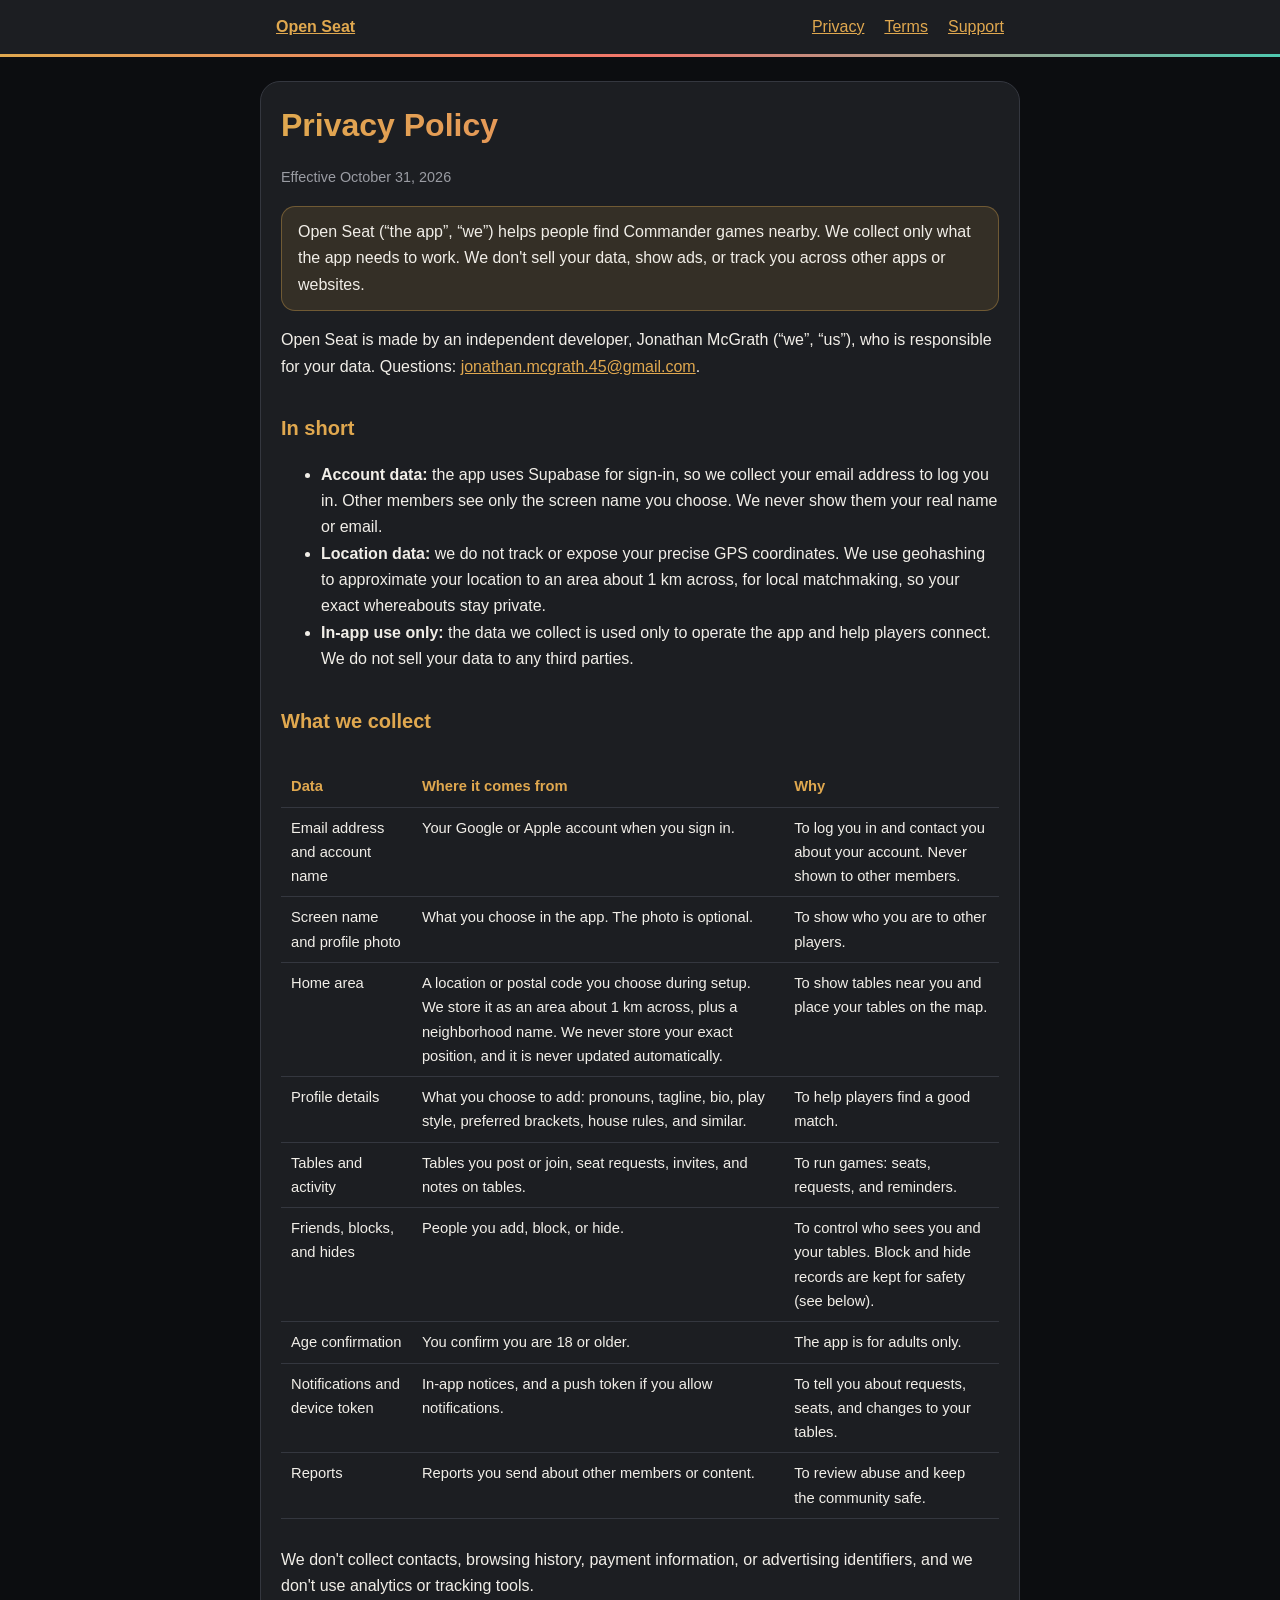
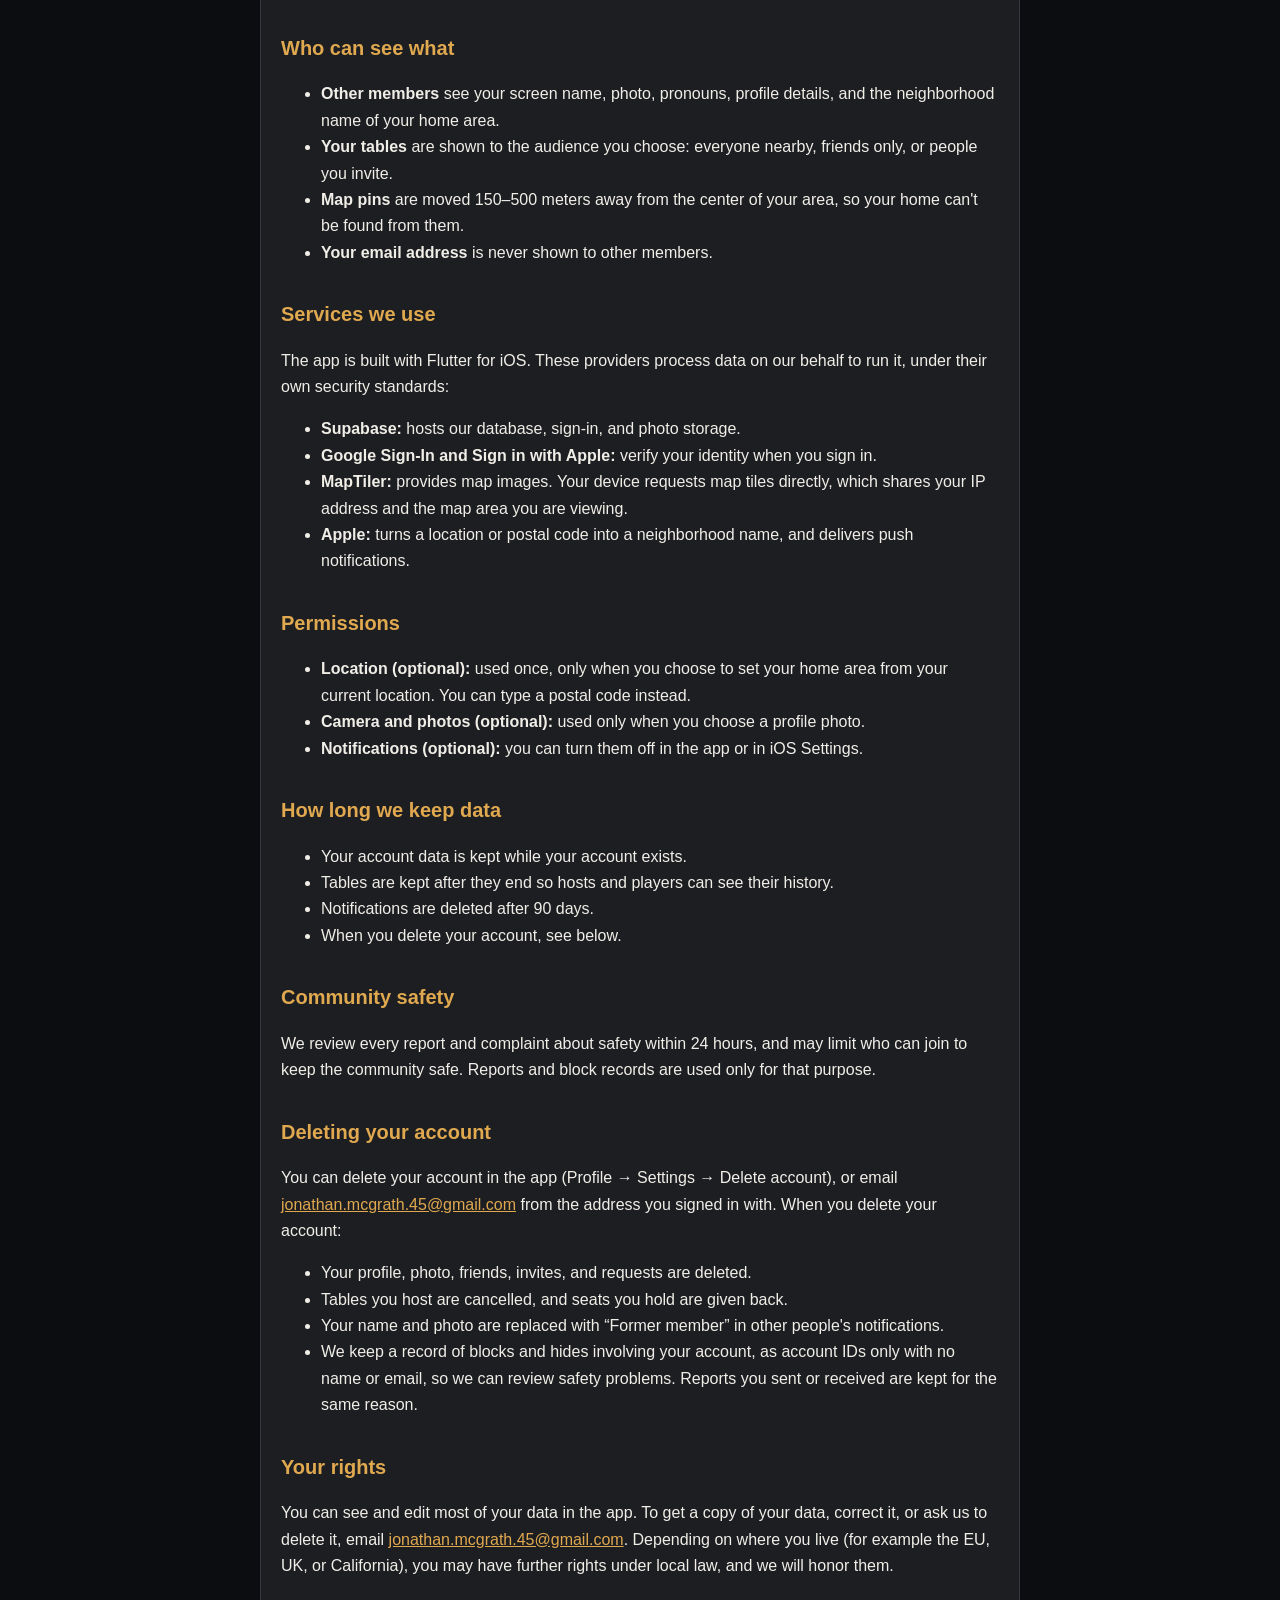
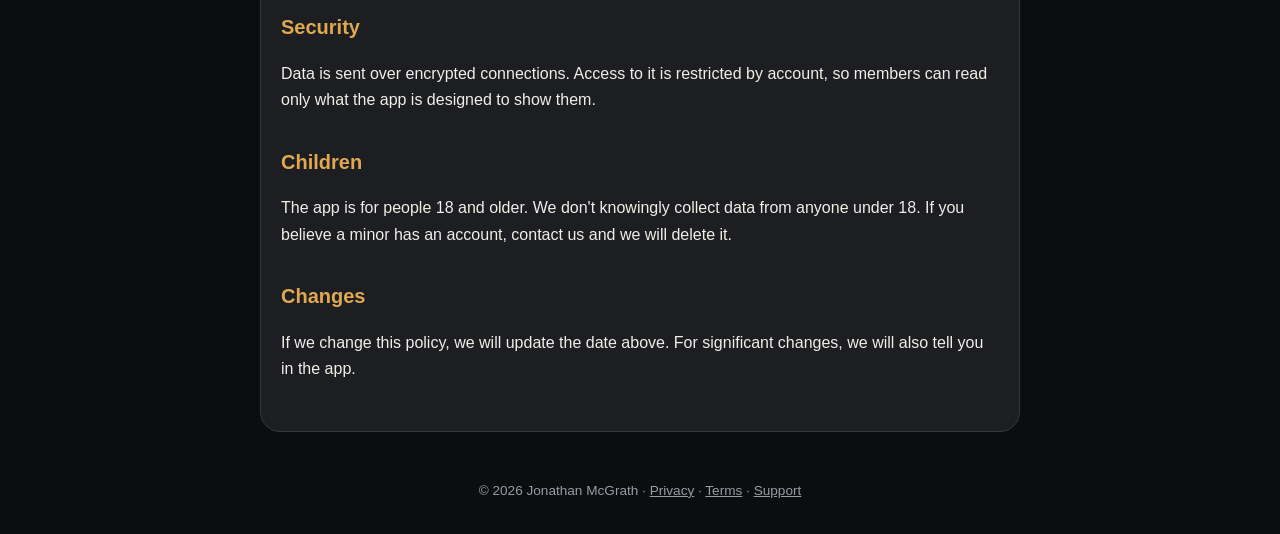
==== privacy.html @ db3cc215 "feat: privacy, terms, and support pages" ====
<!doctype html>
<html lang="en">
<head>
  <meta charset="utf-8">
  <meta name="viewport" content="width=device-width, initial-scale=1">
  <title>Privacy Policy · Open Seat</title>
  <link rel="stylesheet" href="style.css">
</head>
<body>
  <header>
    <nav>
      <a class="brand" href="index.html">Open Seat</a>
      <a href="privacy.html">Privacy</a>
      <a href="terms.html">Terms</a>
      <a href="support.html">Support</a>
    </nav>
  </header>
  <main>
    <h1>Privacy Policy</h1>
    <p class="muted">Effective October 31, 2026</p>

    <p class="lead">Open Seat (“the app”, “we”) helps people find Commander games nearby. We collect only what the app needs to work. We don't sell your data, show ads, or track you across other apps or websites.</p>

    <p>Open Seat is made by an independent developer, Jonathan McGrath (“we”, “us”), who is responsible for your data. Questions: <a href="mailto:jonathan.mcgrath.45@gmail.com">jonathan.mcgrath.45@gmail.com</a>.</p>

    <h2>In short</h2>
    <ul>
      <li><strong>Account data:</strong> the app uses Supabase for sign-in, so we collect your email address to log you in. Other members see only the screen name you choose. We never show them your real name or email.</li>
      <li><strong>Location data:</strong> we do not track or expose your precise GPS coordinates. We use geohashing to approximate your location to an area about 1 km across, for local matchmaking, so your exact whereabouts stay private.</li>
      <li><strong>In-app use only:</strong> the data we collect is used only to operate the app and help players connect. We do not sell your data to any third parties.</li>
    </ul>

    <h2>What we collect</h2>
    <div class="table-wrap">
    <table>
      <tr><th>Data</th><th>Where it comes from</th><th>Why</th></tr>
      <tr><td>Email address and account name</td><td>Your Google or Apple account when you sign in.</td><td>To log you in and contact you about your account. Never shown to other members.</td></tr>
      <tr><td>Screen name and profile photo</td><td>What you choose in the app. The photo is optional.</td><td>To show who you are to other players.</td></tr>
      <tr><td>Home area</td><td>A location or postal code you choose during setup. We store it as an area about 1 km across, plus a neighborhood name. We never store your exact position, and it is never updated automatically.</td><td>To show tables near you and place your tables on the map.</td></tr>
      <tr><td>Profile details</td><td>What you choose to add: pronouns, tagline, bio, play style, preferred brackets, house rules, and similar.</td><td>To help players find a good match.</td></tr>
      <tr><td>Tables and activity</td><td>Tables you post or join, seat requests, invites, and notes on tables.</td><td>To run games: seats, requests, and reminders.</td></tr>
      <tr><td>Friends, blocks, and hides</td><td>People you add, block, or hide.</td><td>To control who sees you and your tables. Block and hide records are kept for safety (see below).</td></tr>
      <tr><td>Age confirmation</td><td>You confirm you are 18 or older.</td><td>The app is for adults only.</td></tr>
      <tr><td>Notifications and device token</td><td>In-app notices, and a push token if you allow notifications.</td><td>To tell you about requests, seats, and changes to your tables.</td></tr>
      <tr><td>Reports</td><td>Reports you send about other members or content.</td><td>To review abuse and keep the community safe.</td></tr>
    </table>
    </div>
    <p>We don't collect contacts, browsing history, payment information, or advertising identifiers, and we don't use analytics or tracking tools.</p>

    <h2>Who can see what</h2>
    <ul>
      <li><strong>Other members</strong> see your screen name, photo, pronouns, profile details, and the neighborhood name of your home area.</li>
      <li><strong>Your tables</strong> are shown to the audience you choose: everyone nearby, friends only, or people you invite.</li>
      <li><strong>Map pins</strong> are moved 150–500 meters away from the center of your area, so your home can't be found from them.</li>
      <li><strong>Your email address</strong> is never shown to other members.</li>
    </ul>

    <h2>Services we use</h2>
    <p>The app is built with Flutter for iOS. These providers process data on our behalf to run it, under their own security standards:</p>
    <ul>
      <li><strong>Supabase:</strong> hosts our database, sign-in, and photo storage.</li>
      <li><strong>Google Sign-In and Sign in with Apple:</strong> verify your identity when you sign in.</li>
      <li><strong>MapTiler:</strong> provides map images. Your device requests map tiles directly, which shares your IP address and the map area you are viewing.</li>
      <li><strong>Apple:</strong> turns a location or postal code into a neighborhood name, and delivers push notifications.</li>
    </ul>

    <h2>Permissions</h2>
    <ul>
      <li><strong>Location (optional):</strong> used once, only when you choose to set your home area from your current location. You can type a postal code instead.</li>
      <li><strong>Camera and photos (optional):</strong> used only when you choose a profile photo.</li>
      <li><strong>Notifications (optional):</strong> you can turn them off in the app or in iOS Settings.</li>
    </ul>

    <h2>How long we keep data</h2>
    <ul>
      <li>Your account data is kept while your account exists.</li>
      <li>Tables are kept after they end so hosts and players can see their history.</li>
      <li>Notifications are deleted after 90 days.</li>
      <li>When you delete your account, see below.</li>
    </ul>

    <h2>Community safety</h2>
    <p>We review every report and complaint about safety within 24 hours, and may limit who can join to keep the community safe. Reports and block records are used only for that purpose.</p>

    <h2 id="deleting-your-account">Deleting your account</h2>
    <p>You can delete your account in the app (Profile → Settings → Delete account), or email <a href="mailto:jonathan.mcgrath.45@gmail.com">jonathan.mcgrath.45@gmail.com</a> from the address you signed in with. When you delete your account:</p>
    <ul>
      <li>Your profile, photo, friends, invites, and requests are deleted.</li>
      <li>Tables you host are cancelled, and seats you hold are given back.</li>
      <li>Your name and photo are replaced with “Former member” in other people's notifications.</li>
      <li>We keep a record of blocks and hides involving your account, as account IDs only with no name or email, so we can review safety problems. Reports you sent or received are kept for the same reason.</li>
    </ul>

    <h2>Your rights</h2>
    <p>You can see and edit most of your data in the app. To get a copy of your data, correct it, or ask us to delete it, email <a href="mailto:jonathan.mcgrath.45@gmail.com">jonathan.mcgrath.45@gmail.com</a>. Depending on where you live (for example the EU, UK, or California), you may have further rights under local law, and we will honor them.</p>

    <h2>Security</h2>
    <p>Data is sent over encrypted connections. Access to it is restricted by account, so members can read only what the app is designed to show them.</p>

    <h2>Children</h2>
    <p>The app is for people 18 and older. We don't knowingly collect data from anyone under 18. If you believe a minor has an account, contact us and we will delete it.</p>

    <h2>Changes</h2>
    <p>If we change this policy, we will update the date above. For significant changes, we will also tell you in the app.</p>
  </main>
  <footer>
    &copy; 2026 Jonathan McGrath &middot;
    <a href="privacy.html">Privacy</a> &middot;
    <a href="terms.html">Terms</a> &middot;
    <a href="support.html">Support</a>
  </footer>
</body>
</html>
---- style.css ----
/* Open Seat site: the app's palette on a dark page. */
:root {
  --bg: #0c0d10;
  --surface: #1c1e22;
  --outline: #34373f;
  --text: #f1eee8;
  --muted: #9a9ca3;
  --amber: #e0a84f;
  --coral: #f2766b;
  --teal: #4fc9b0;
}

* { box-sizing: border-box; }

body {
  margin: 0;
  background: var(--bg);
  color: var(--text);
  font: 16px/1.65 -apple-system, BlinkMacSystemFont, "Segoe UI", Roboto, sans-serif;
}

header {
  border-bottom: 3px solid;
  border-image: linear-gradient(90deg, var(--amber), var(--coral), var(--teal)) 1;
  background: var(--surface);
}
header nav {
  max-width: 760px;
  margin: 0 auto;
  padding: 14px 16px;
  display: flex;
  flex-wrap: wrap;
  gap: 8px 20px;
  align-items: center;
}
header .brand {
  font-weight: 700;
  color: var(--amber);
  margin-right: auto;
}

main {
  max-width: 760px;
  margin: 24px auto 48px;
  padding: 24px 20px 32px;
  background: var(--surface);
  border: 1px solid var(--outline);
  border-radius: 20px;
}
@media (max-width: 800px) {
  main { margin: 16px; }
}

h1 {
  margin-top: 0;
  font-size: 2rem;
  line-height: 1.2;
  background: linear-gradient(90deg, var(--amber), var(--coral));
  -webkit-background-clip: text;
  background-clip: text;
  color: transparent;
}
h2 {
  margin-top: 2rem;
  color: var(--amber);
  font-size: 1.25rem;
}
h3 { font-size: 1.05rem; margin-bottom: 0.3rem; }

a { color: var(--amber); }
.muted { color: var(--muted); font-size: 0.9rem; }

.lead {
  background: rgba(224, 168, 79, 0.12);
  border: 1px solid rgba(224, 168, 79, 0.35);
  border-radius: 14px;
  padding: 12px 16px;
}

table {
  width: 100%;
  border-collapse: collapse;
  font-size: 0.92rem;
  margin: 12px 0;
}
th, td {
  text-align: left;
  vertical-align: top;
  padding: 8px 10px;
  border-bottom: 1px solid var(--outline);
}
th { color: var(--amber); }
.table-wrap { overflow-x: auto; }

footer {
  text-align: center;
  color: var(--muted);
  font-size: 0.85rem;
  padding: 0 16px 32px;
}
footer a { color: var(--muted); }
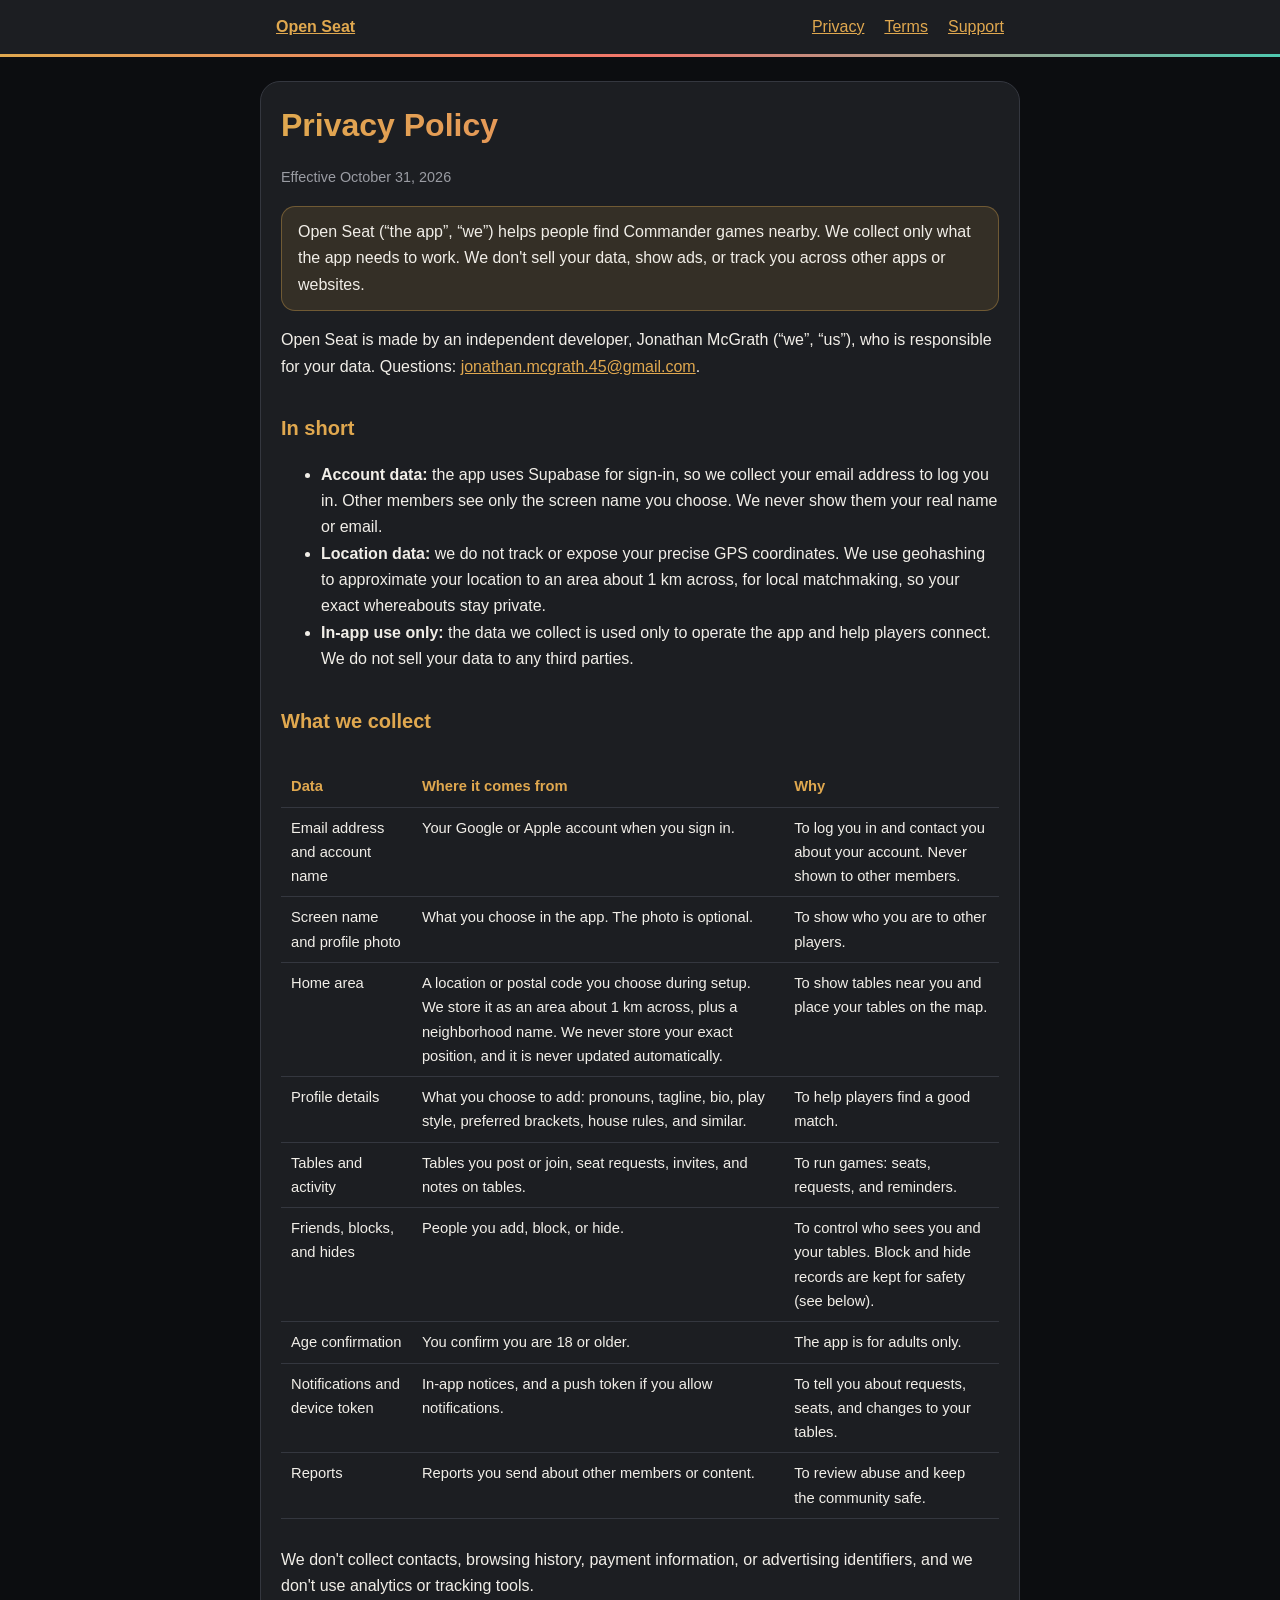
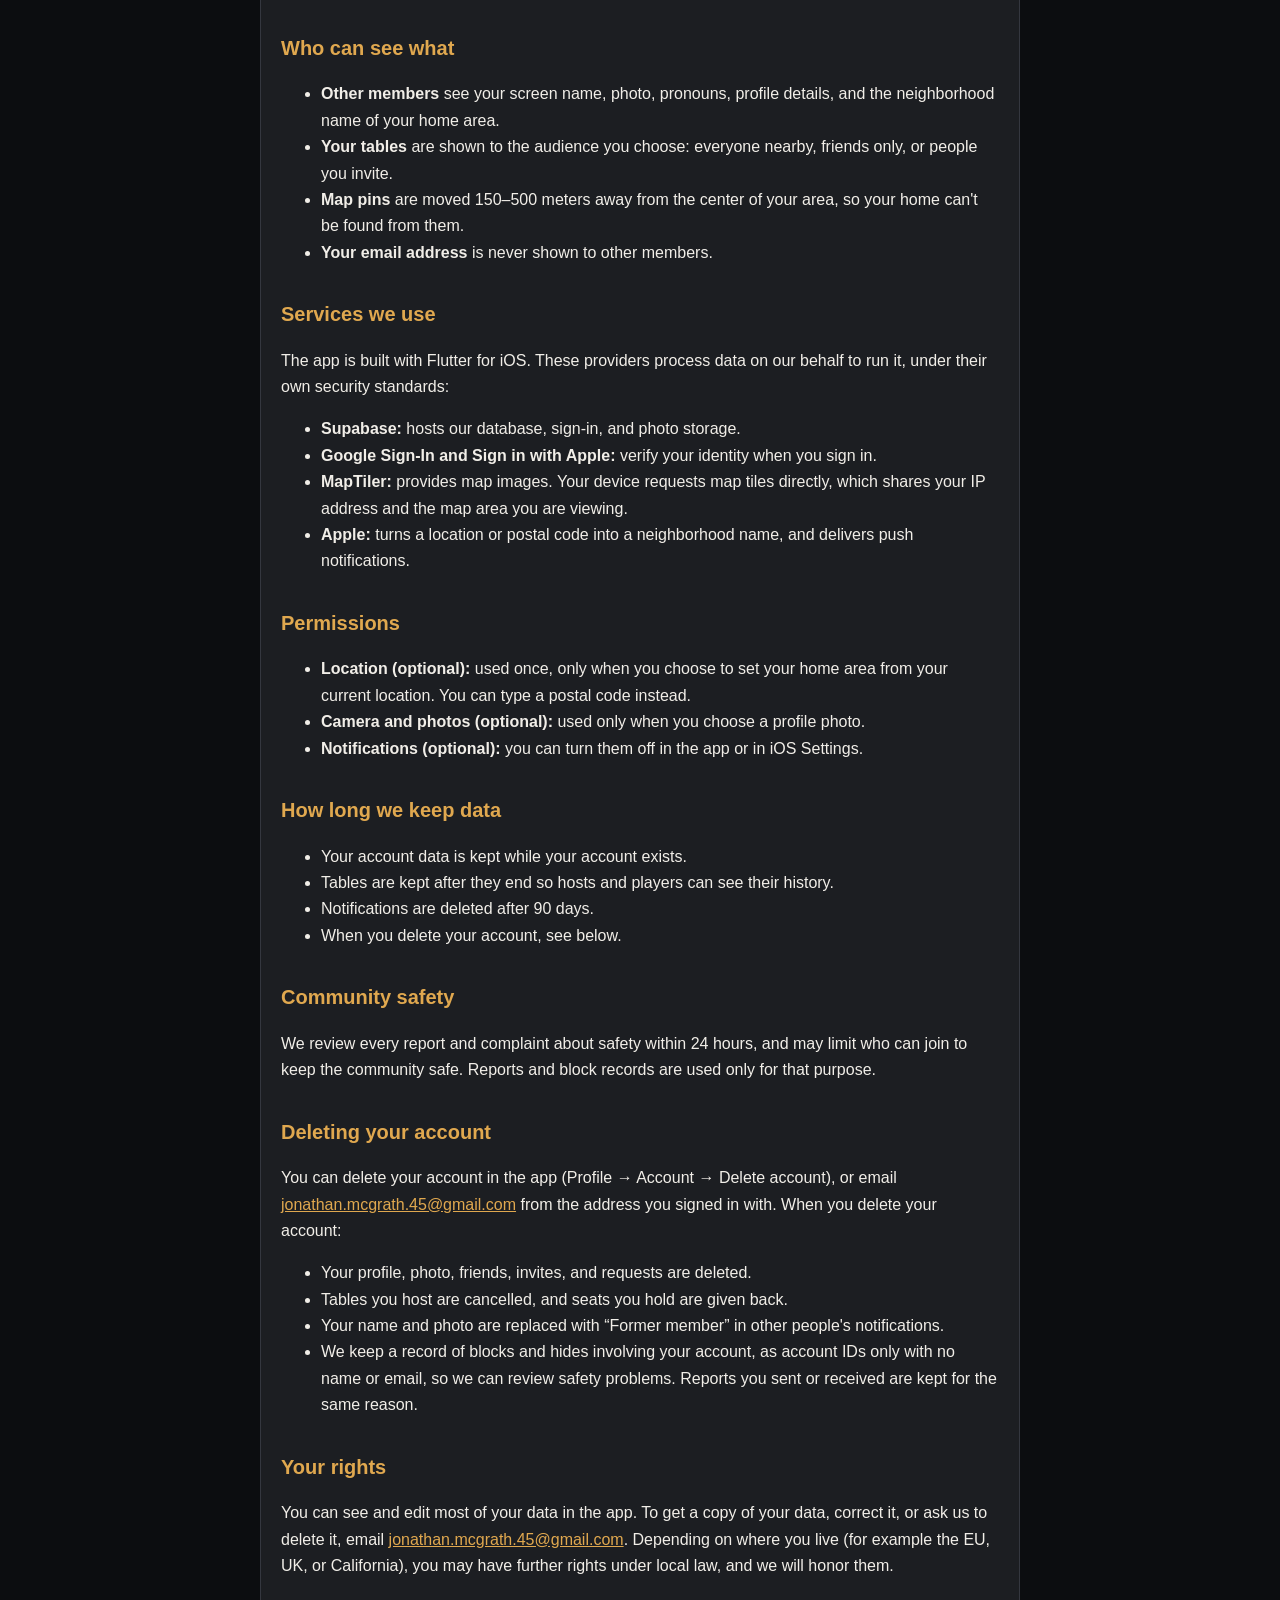
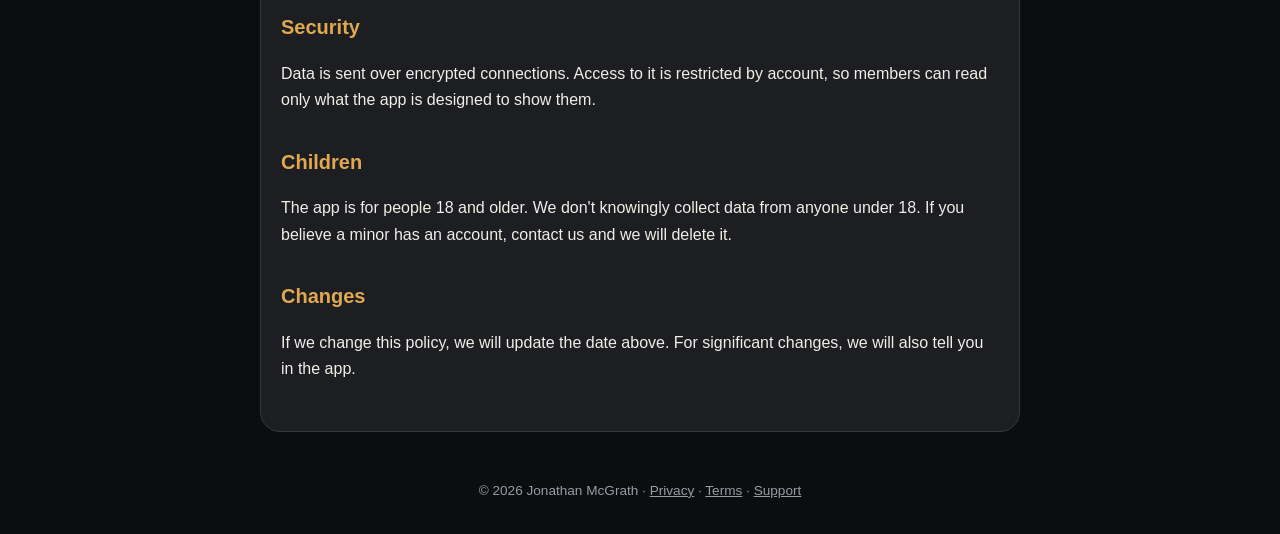
==== commit f24b04f1: "docs: account deletion path" ====
--- a/privacy.html
+++ b/privacy.html
@@ -83,7 +83,7 @@
     <p>We review every report and complaint about safety within 24 hours, and may limit who can join to keep the community safe. Reports and block records are used only for that purpose.</p>
 
     <h2 id="deleting-your-account">Deleting your account</h2>
-    <p>You can delete your account in the app (Profile → Settings → Delete account), or email <a href="mailto:jonathan.mcgrath.45@gmail.com">jonathan.mcgrath.45@gmail.com</a> from the address you signed in with. When you delete your account:</p>
+    <p>You can delete your account in the app (Profile → Account → Delete account), or email <a href="mailto:jonathan.mcgrath.45@gmail.com">jonathan.mcgrath.45@gmail.com</a> from the address you signed in with. When you delete your account:</p>
     <ul>
       <li>Your profile, photo, friends, invites, and requests are deleted.</li>
       <li>Tables you host are cancelled, and seats you hold are given back.</li>
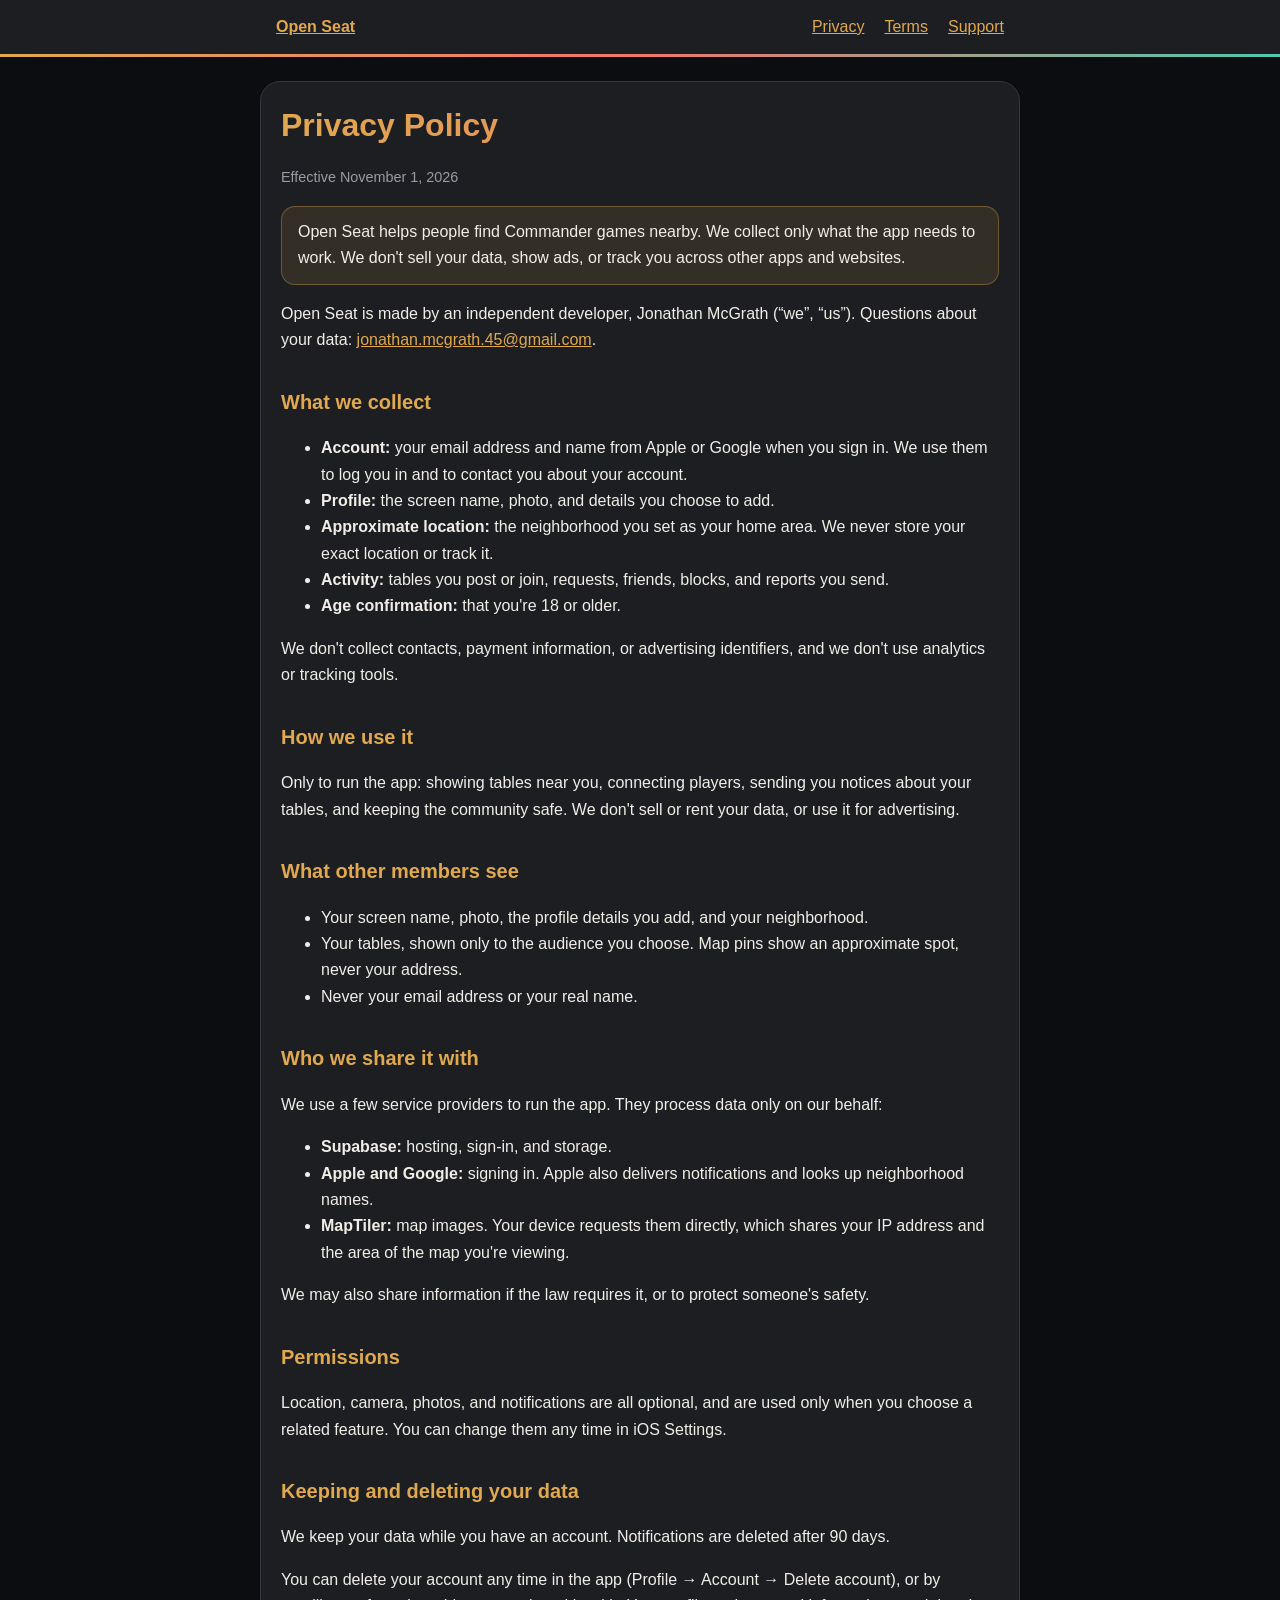
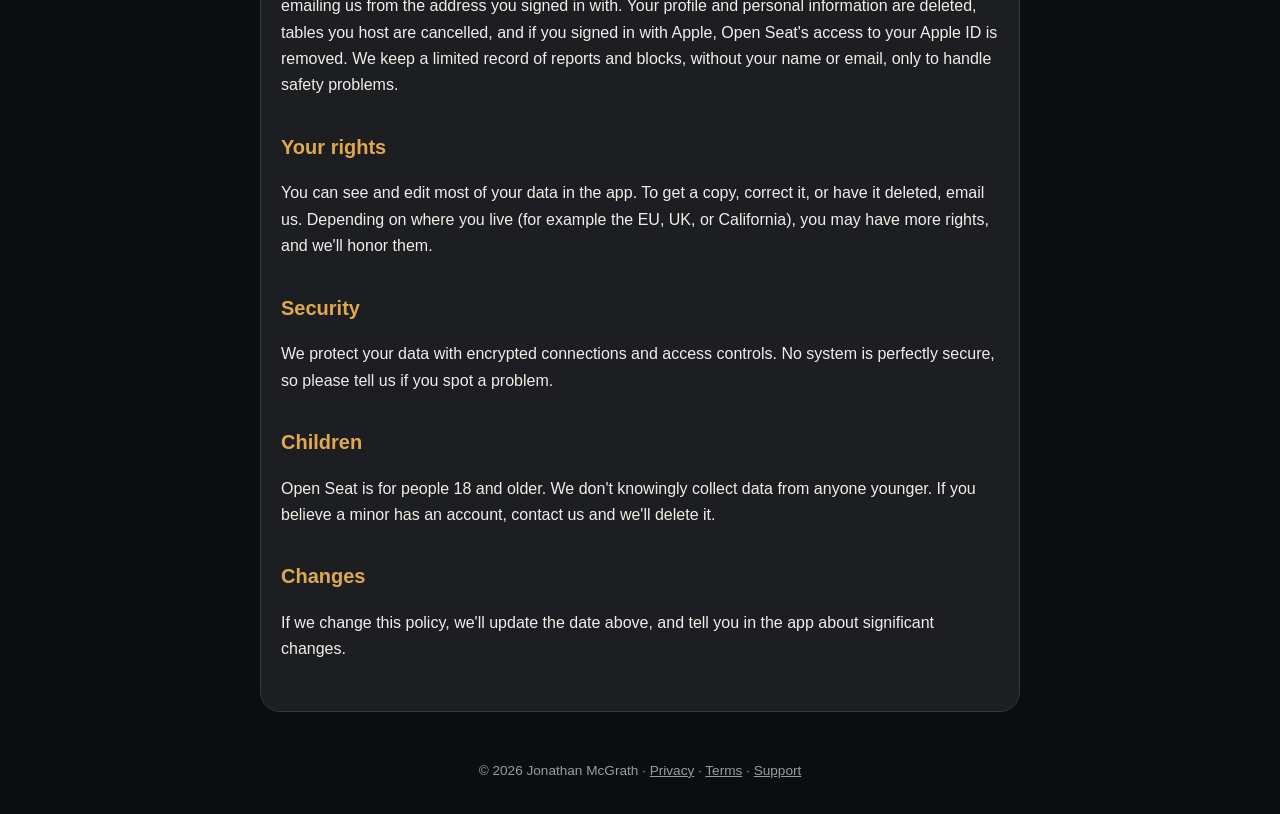
==== commit 6c5439e3: "docs: shorter privacy policy without internal details" ====
--- a/privacy.html
+++ b/privacy.html
@@ -17,91 +17,59 @@
   </header>
   <main>
     <h1>Privacy Policy</h1>
-    <p class="muted">Effective October 31, 2026</p>
+    <p class="muted">Effective November 1, 2026</p>
 
-    <p class="lead">Open Seat (“the app”, “we”) helps people find Commander games nearby. We collect only what the app needs to work. We don't sell your data, show ads, or track you across other apps or websites.</p>
+    <p class="lead">Open Seat helps people find Commander games nearby. We collect only what the app needs to work. We don't sell your data, show ads, or track you across other apps and websites.</p>
 
-    <p>Open Seat is made by an independent developer, Jonathan McGrath (“we”, “us”), who is responsible for your data. Questions: <a href="mailto:jonathan.mcgrath.45@gmail.com">jonathan.mcgrath.45@gmail.com</a>.</p>
+    <p>Open Seat is made by an independent developer, Jonathan McGrath (“we”, “us”). Questions about your data: <a href="mailto:jonathan.mcgrath.45@gmail.com">jonathan.mcgrath.45@gmail.com</a>.</p>
 
-    <h2>In short</h2>
+    <h2>What we collect</h2>
     <ul>
-      <li><strong>Account data:</strong> the app uses Supabase for sign-in, so we collect your email address to log you in. Other members see only the screen name you choose. We never show them your real name or email.</li>
-      <li><strong>Location data:</strong> we do not track or expose your precise GPS coordinates. We use geohashing to approximate your location to an area about 1 km across, for local matchmaking, so your exact whereabouts stay private.</li>
-      <li><strong>In-app use only:</strong> the data we collect is used only to operate the app and help players connect. We do not sell your data to any third parties.</li>
+      <li><strong>Account:</strong> your email address and name from Apple or Google when you sign in. We use them to log you in and to contact you about your account.</li>
+      <li><strong>Profile:</strong> the screen name, photo, and details you choose to add.</li>
+      <li><strong>Approximate location:</strong> the neighborhood you set as your home area. We never store your exact location or track it.</li>
+      <li><strong>Activity:</strong> tables you post or join, requests, friends, blocks, and reports you send.</li>
+      <li><strong>Age confirmation:</strong> that you're 18 or older.</li>
+    </ul>
+    <p>We don't collect contacts, payment information, or advertising identifiers, and we don't use analytics or tracking tools.</p>
+
+    <h2>How we use it</h2>
+    <p>Only to run the app: showing tables near you, connecting players, sending you notices about your tables, and keeping the community safe. We don't sell or rent your data, or use it for advertising.</p>
+
+    <h2>What other members see</h2>
+    <ul>
+      <li>Your screen name, photo, the profile details you add, and your neighborhood.</li>
+      <li>Your tables, shown only to the audience you choose. Map pins show an approximate spot, never your address.</li>
+      <li>Never your email address or your real name.</li>
     </ul>
 
-    <h2>What we collect</h2>
-    <div class="table-wrap">
-    <table>
-      <tr><th>Data</th><th>Where it comes from</th><th>Why</th></tr>
-      <tr><td>Email address and account name</td><td>Your Google or Apple account when you sign in.</td><td>To log you in and contact you about your account. Never shown to other members.</td></tr>
-      <tr><td>Screen name and profile photo</td><td>What you choose in the app. The photo is optional.</td><td>To show who you are to other players.</td></tr>
-      <tr><td>Home area</td><td>A location or postal code you choose during setup. We store it as an area about 1 km across, plus a neighborhood name. We never store your exact position, and it is never updated automatically.</td><td>To show tables near you and place your tables on the map.</td></tr>
-      <tr><td>Profile details</td><td>What you choose to add: pronouns, tagline, bio, play style, preferred brackets, house rules, and similar.</td><td>To help players find a good match.</td></tr>
-      <tr><td>Tables and activity</td><td>Tables you post or join, seat requests, invites, and notes on tables.</td><td>To run games: seats, requests, and reminders.</td></tr>
-      <tr><td>Friends, blocks, and hides</td><td>People you add, block, or hide.</td><td>To control who sees you and your tables. Block and hide records are kept for safety (see below).</td></tr>
-      <tr><td>Age confirmation</td><td>You confirm you are 18 or older.</td><td>The app is for adults only.</td></tr>
-      <tr><td>Notifications and device token</td><td>In-app notices, and a push token if you allow notifications.</td><td>To tell you about requests, seats, and changes to your tables.</td></tr>
-      <tr><td>Reports</td><td>Reports you send about other members or content.</td><td>To review abuse and keep the community safe.</td></tr>
-    </table>
-    </div>
-    <p>We don't collect contacts, browsing history, payment information, or advertising identifiers, and we don't use analytics or tracking tools.</p>
-
-    <h2>Who can see what</h2>
+    <h2>Who we share it with</h2>
+    <p>We use a few service providers to run the app. They process data only on our behalf:</p>
     <ul>
-      <li><strong>Other members</strong> see your screen name, photo, pronouns, profile details, and the neighborhood name of your home area.</li>
-      <li><strong>Your tables</strong> are shown to the audience you choose: everyone nearby, friends only, or people you invite.</li>
-      <li><strong>Map pins</strong> are moved 150–500 meters away from the center of your area, so your home can't be found from them.</li>
-      <li><strong>Your email address</strong> is never shown to other members.</li>
+      <li><strong>Supabase:</strong> hosting, sign-in, and storage.</li>
+      <li><strong>Apple and Google:</strong> signing in. Apple also delivers notifications and looks up neighborhood names.</li>
+      <li><strong>MapTiler:</strong> map images. Your device requests them directly, which shares your IP address and the area of the map you're viewing.</li>
     </ul>
-
-    <h2>Services we use</h2>
-    <p>The app is built with Flutter for iOS. These providers process data on our behalf to run it, under their own security standards:</p>
-    <ul>
-      <li><strong>Supabase:</strong> hosts our database, sign-in, and photo storage.</li>
-      <li><strong>Google Sign-In and Sign in with Apple:</strong> verify your identity when you sign in.</li>
-      <li><strong>MapTiler:</strong> provides map images. Your device requests map tiles directly, which shares your IP address and the map area you are viewing.</li>
-      <li><strong>Apple:</strong> turns a location or postal code into a neighborhood name, and delivers push notifications.</li>
-    </ul>
+    <p>We may also share information if the law requires it, or to protect someone's safety.</p>
 
     <h2>Permissions</h2>
-    <ul>
-      <li><strong>Location (optional):</strong> used once, only when you choose to set your home area from your current location. You can type a postal code instead.</li>
-      <li><strong>Camera and photos (optional):</strong> used only when you choose a profile photo.</li>
-      <li><strong>Notifications (optional):</strong> you can turn them off in the app or in iOS Settings.</li>
-    </ul>
+    <p>Location, camera, photos, and notifications are all optional, and are used only when you choose a related feature. You can change them any time in iOS Settings.</p>
 
-    <h2>How long we keep data</h2>
-    <ul>
-      <li>Your account data is kept while your account exists.</li>
-      <li>Tables are kept after they end so hosts and players can see their history.</li>
-      <li>Notifications are deleted after 90 days.</li>
-      <li>When you delete your account, see below.</li>
-    </ul>
-
-    <h2>Community safety</h2>
-    <p>We review every report and complaint about safety within 24 hours, and may limit who can join to keep the community safe. Reports and block records are used only for that purpose.</p>
-
-    <h2 id="deleting-your-account">Deleting your account</h2>
-    <p>You can delete your account in the app (Profile → Account → Delete account), or email <a href="mailto:jonathan.mcgrath.45@gmail.com">jonathan.mcgrath.45@gmail.com</a> from the address you signed in with. When you delete your account:</p>
-    <ul>
-      <li>Your profile, photo, friends, invites, and requests are deleted.</li>
-      <li>Tables you host are cancelled, and seats you hold are given back.</li>
-      <li>Your name and photo are replaced with “Former member” in other people's notifications.</li>
-      <li>We keep a record of blocks and hides involving your account, as account IDs only with no name or email, so we can review safety problems. Reports you sent or received are kept for the same reason.</li>
-    </ul>
+    <h2 id="deleting-your-account">Keeping and deleting your data</h2>
+    <p>We keep your data while you have an account. Notifications are deleted after 90 days.</p>
+    <p>You can delete your account any time in the app (Profile → Account → Delete account), or by emailing us from the address you signed in with. Your profile and personal information are deleted, tables you host are cancelled, and if you signed in with Apple, Open Seat's access to your Apple ID is removed. We keep a limited record of reports and blocks, without your name or email, only to handle safety problems.</p>
 
     <h2>Your rights</h2>
-    <p>You can see and edit most of your data in the app. To get a copy of your data, correct it, or ask us to delete it, email <a href="mailto:jonathan.mcgrath.45@gmail.com">jonathan.mcgrath.45@gmail.com</a>. Depending on where you live (for example the EU, UK, or California), you may have further rights under local law, and we will honor them.</p>
+    <p>You can see and edit most of your data in the app. To get a copy, correct it, or have it deleted, email us. Depending on where you live (for example the EU, UK, or California), you may have more rights, and we'll honor them.</p>
 
     <h2>Security</h2>
-    <p>Data is sent over encrypted connections. Access to it is restricted by account, so members can read only what the app is designed to show them.</p>
+    <p>We protect your data with encrypted connections and access controls. No system is perfectly secure, so please tell us if you spot a problem.</p>
 
     <h2>Children</h2>
-    <p>The app is for people 18 and older. We don't knowingly collect data from anyone under 18. If you believe a minor has an account, contact us and we will delete it.</p>
+    <p>Open Seat is for people 18 and older. We don't knowingly collect data from anyone younger. If you believe a minor has an account, contact us and we'll delete it.</p>
 
     <h2>Changes</h2>
-    <p>If we change this policy, we will update the date above. For significant changes, we will also tell you in the app.</p>
+    <p>If we change this policy, we'll update the date above, and tell you in the app about significant changes.</p>
   </main>
   <footer>
     &copy; 2026 Jonathan McGrath &middot;
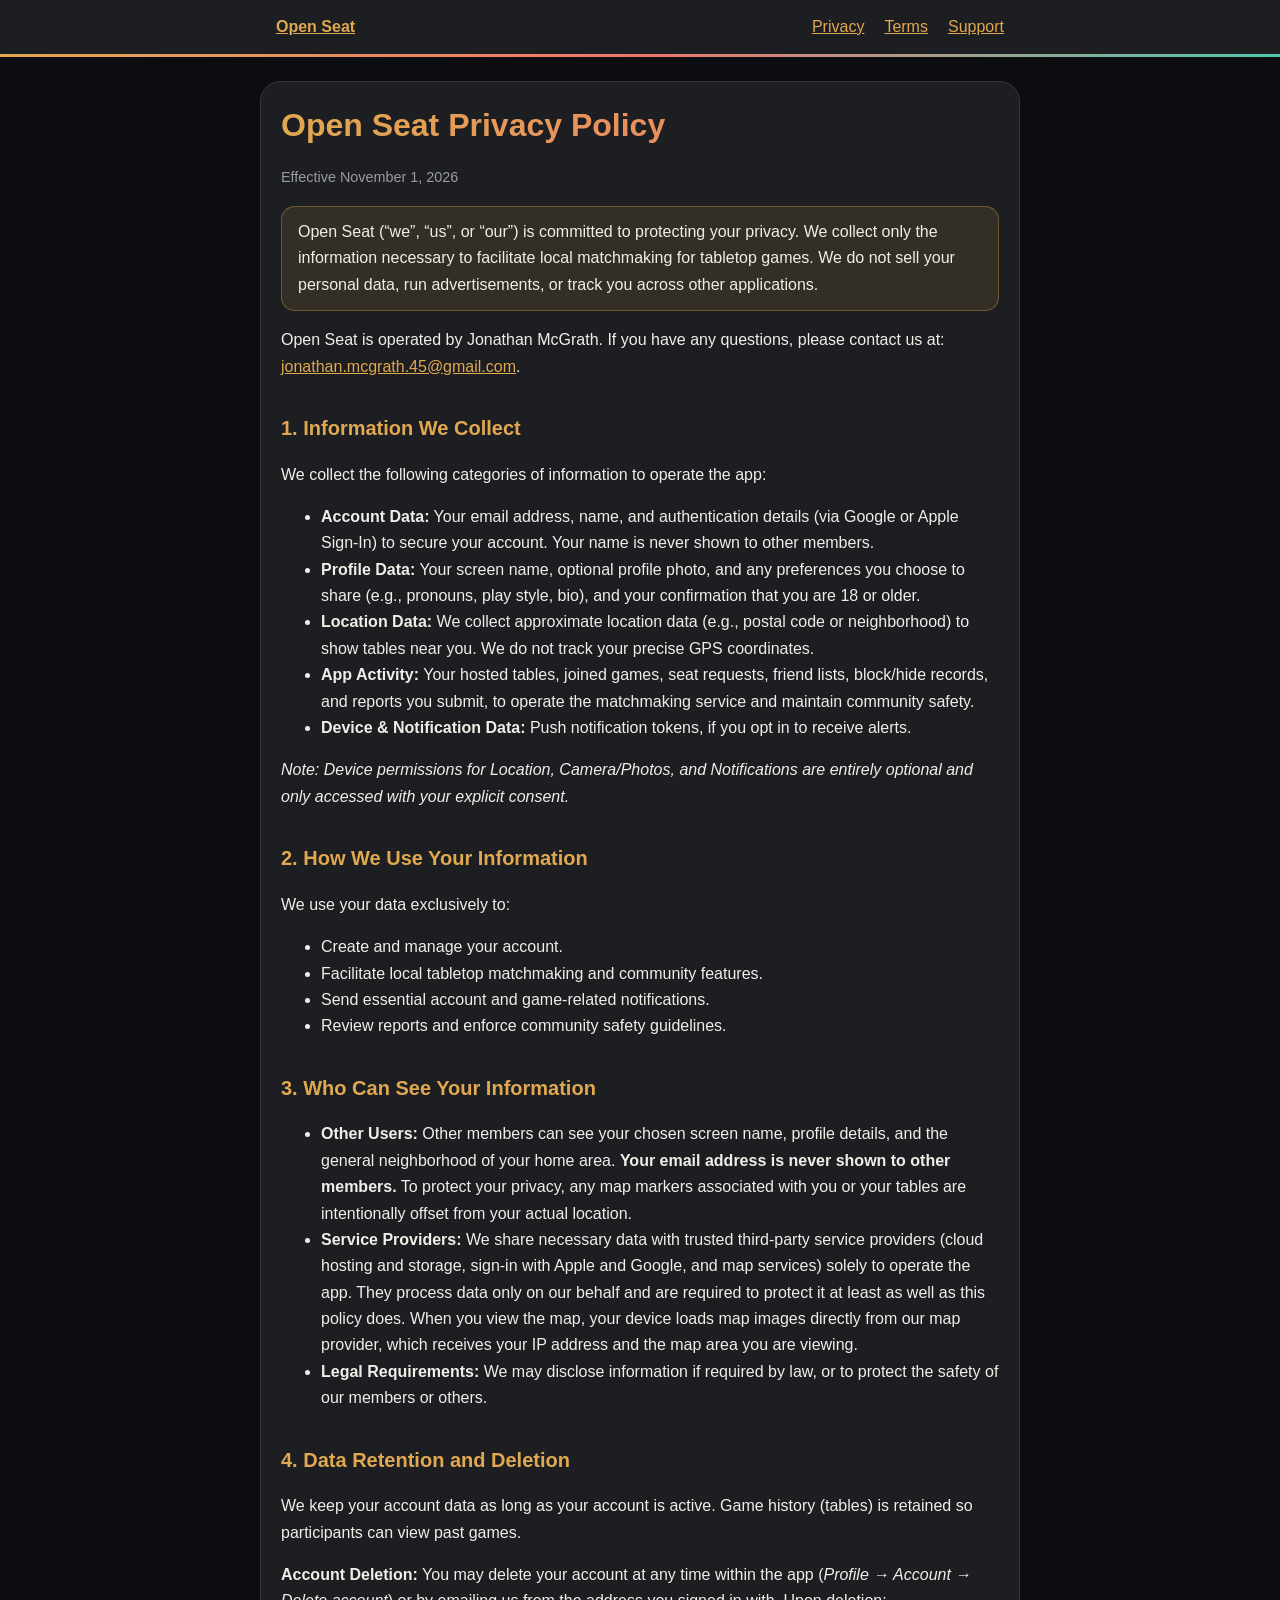
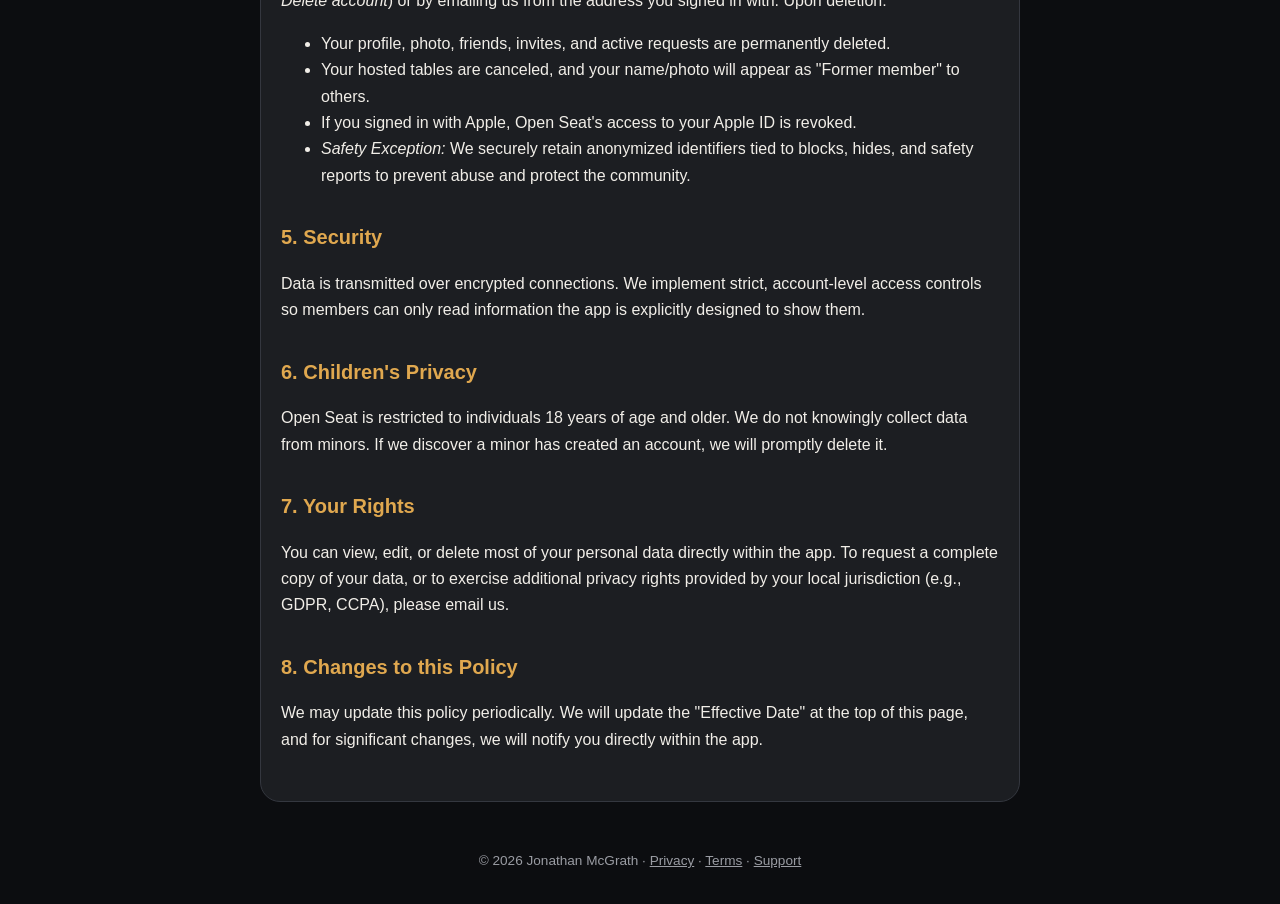
==== commit 0e48e45f: "docs: privacy policy in plain legal phrasing" ====
--- a/privacy.html
+++ b/privacy.html
@@ -16,60 +16,61 @@
     </nav>
   </header>
   <main>
-    <h1>Privacy Policy</h1>
+    <h1>Open Seat Privacy Policy</h1>
     <p class="muted">Effective November 1, 2026</p>
 
-    <p class="lead">Open Seat helps people find Commander games nearby. We collect only what the app needs to work. We don't sell your data, show ads, or track you across other apps and websites.</p>
+    <p class="lead">Open Seat (“we”, “us”, or “our”) is committed to protecting your privacy. We collect only the information necessary to facilitate local matchmaking for tabletop games. We do not sell your personal data, run advertisements, or track you across other applications.</p>
 
-    <p>Open Seat is made by an independent developer, Jonathan McGrath (“we”, “us”). Questions about your data: <a href="mailto:jonathan.mcgrath.45@gmail.com">jonathan.mcgrath.45@gmail.com</a>.</p>
+    <p>Open Seat is operated by Jonathan McGrath. If you have any questions, please contact us at: <a href="mailto:jonathan.mcgrath.45@gmail.com">jonathan.mcgrath.45@gmail.com</a>.</p>
 
-    <h2>What we collect</h2>
+    <h2>1. Information We Collect</h2>
+    <p>We collect the following categories of information to operate the app:</p>
     <ul>
-      <li><strong>Account:</strong> your email address and name from Apple or Google when you sign in. We use them to log you in and to contact you about your account.</li>
-      <li><strong>Profile:</strong> the screen name, photo, and details you choose to add.</li>
-      <li><strong>Approximate location:</strong> the neighborhood you set as your home area. We never store your exact location or track it.</li>
-      <li><strong>Activity:</strong> tables you post or join, requests, friends, blocks, and reports you send.</li>
-      <li><strong>Age confirmation:</strong> that you're 18 or older.</li>
+      <li><strong>Account Data:</strong> Your email address, name, and authentication details (via Google or Apple Sign-In) to secure your account. Your name is never shown to other members.</li>
+      <li><strong>Profile Data:</strong> Your screen name, optional profile photo, and any preferences you choose to share (e.g., pronouns, play style, bio), and your confirmation that you are 18 or older.</li>
+      <li><strong>Location Data:</strong> We collect approximate location data (e.g., postal code or neighborhood) to show tables near you. We do not track your precise GPS coordinates.</li>
+      <li><strong>App Activity:</strong> Your hosted tables, joined games, seat requests, friend lists, block/hide records, and reports you submit, to operate the matchmaking service and maintain community safety.</li>
+      <li><strong>Device &amp; Notification Data:</strong> Push notification tokens, if you opt in to receive alerts.</li>
     </ul>
-    <p>We don't collect contacts, payment information, or advertising identifiers, and we don't use analytics or tracking tools.</p>
+    <p><em>Note: Device permissions for Location, Camera/Photos, and Notifications are entirely optional and only accessed with your explicit consent.</em></p>
 
-    <h2>How we use it</h2>
-    <p>Only to run the app: showing tables near you, connecting players, sending you notices about your tables, and keeping the community safe. We don't sell or rent your data, or use it for advertising.</p>
-
-    <h2>What other members see</h2>
+    <h2>2. How We Use Your Information</h2>
+    <p>We use your data exclusively to:</p>
     <ul>
-      <li>Your screen name, photo, the profile details you add, and your neighborhood.</li>
-      <li>Your tables, shown only to the audience you choose. Map pins show an approximate spot, never your address.</li>
-      <li>Never your email address or your real name.</li>
+      <li>Create and manage your account.</li>
+      <li>Facilitate local tabletop matchmaking and community features.</li>
+      <li>Send essential account and game-related notifications.</li>
+      <li>Review reports and enforce community safety guidelines.</li>
     </ul>
 
-    <h2>Who we share it with</h2>
-    <p>We use a few service providers to run the app. They process data only on our behalf:</p>
+    <h2>3. Who Can See Your Information</h2>
     <ul>
-      <li><strong>Supabase:</strong> hosting, sign-in, and storage.</li>
-      <li><strong>Apple and Google:</strong> signing in. Apple also delivers notifications and looks up neighborhood names.</li>
-      <li><strong>MapTiler:</strong> map images. Your device requests them directly, which shares your IP address and the area of the map you're viewing.</li>
+      <li><strong>Other Users:</strong> Other members can see your chosen screen name, profile details, and the general neighborhood of your home area. <strong>Your email address is never shown to other members.</strong> To protect your privacy, any map markers associated with you or your tables are intentionally offset from your actual location.</li>
+      <li><strong>Service Providers:</strong> We share necessary data with trusted third-party service providers (cloud hosting and storage, sign-in with Apple and Google, and map services) solely to operate the app. They process data only on our behalf and are required to protect it at least as well as this policy does. When you view the map, your device loads map images directly from our map provider, which receives your IP address and the map area you are viewing.</li>
+      <li><strong>Legal Requirements:</strong> We may disclose information if required by law, or to protect the safety of our members or others.</li>
     </ul>
-    <p>We may also share information if the law requires it, or to protect someone's safety.</p>
 
-    <h2>Permissions</h2>
-    <p>Location, camera, photos, and notifications are all optional, and are used only when you choose a related feature. You can change them any time in iOS Settings.</p>
+    <h2 id="deleting-your-account">4. Data Retention and Deletion</h2>
+    <p>We keep your account data as long as your account is active. Game history (tables) is retained so participants can view past games.</p>
+    <p><strong>Account Deletion:</strong> You may delete your account at any time within the app (<em>Profile → Account → Delete account</em>) or by emailing us from the address you signed in with. Upon deletion:</p>
+    <ul>
+      <li>Your profile, photo, friends, invites, and active requests are permanently deleted.</li>
+      <li>Your hosted tables are canceled, and your name/photo will appear as "Former member" to others.</li>
+      <li>If you signed in with Apple, Open Seat's access to your Apple ID is revoked.</li>
+      <li><em>Safety Exception:</em> We securely retain anonymized identifiers tied to blocks, hides, and safety reports to prevent abuse and protect the community.</li>
+    </ul>
 
-    <h2 id="deleting-your-account">Keeping and deleting your data</h2>
-    <p>We keep your data while you have an account. Notifications are deleted after 90 days.</p>
-    <p>You can delete your account any time in the app (Profile → Account → Delete account), or by emailing us from the address you signed in with. Your profile and personal information are deleted, tables you host are cancelled, and if you signed in with Apple, Open Seat's access to your Apple ID is removed. We keep a limited record of reports and blocks, without your name or email, only to handle safety problems.</p>
+    <h2>5. Security</h2>
+    <p>Data is transmitted over encrypted connections. We implement strict, account-level access controls so members can only read information the app is explicitly designed to show them.</p>
 
-    <h2>Your rights</h2>
-    <p>You can see and edit most of your data in the app. To get a copy, correct it, or have it deleted, email us. Depending on where you live (for example the EU, UK, or California), you may have more rights, and we'll honor them.</p>
+    <h2>6. Children's Privacy</h2>
+    <p>Open Seat is restricted to individuals 18 years of age and older. We do not knowingly collect data from minors. If we discover a minor has created an account, we will promptly delete it.</p>
 
-    <h2>Security</h2>
-    <p>We protect your data with encrypted connections and access controls. No system is perfectly secure, so please tell us if you spot a problem.</p>
+    <h2>7. Your Rights</h2>
+    <p>You can view, edit, or delete most of your personal data directly within the app. To request a complete copy of your data, or to exercise additional privacy rights provided by your local jurisdiction (e.g., GDPR, CCPA), please email us.</p>
 
-    <h2>Children</h2>
-    <p>Open Seat is for people 18 and older. We don't knowingly collect data from anyone younger. If you believe a minor has an account, contact us and we'll delete it.</p>
-
-    <h2>Changes</h2>
-    <p>If we change this policy, we'll update the date above, and tell you in the app about significant changes.</p>
+    <h2>8. Changes to this Policy</h2>
+    <p>We may update this policy periodically. We will update the "Effective Date" at the top of this page, and for significant changes, we will notify you directly within the app.</p>
   </main>
   <footer>
     &copy; 2026 Jonathan McGrath &middot;
